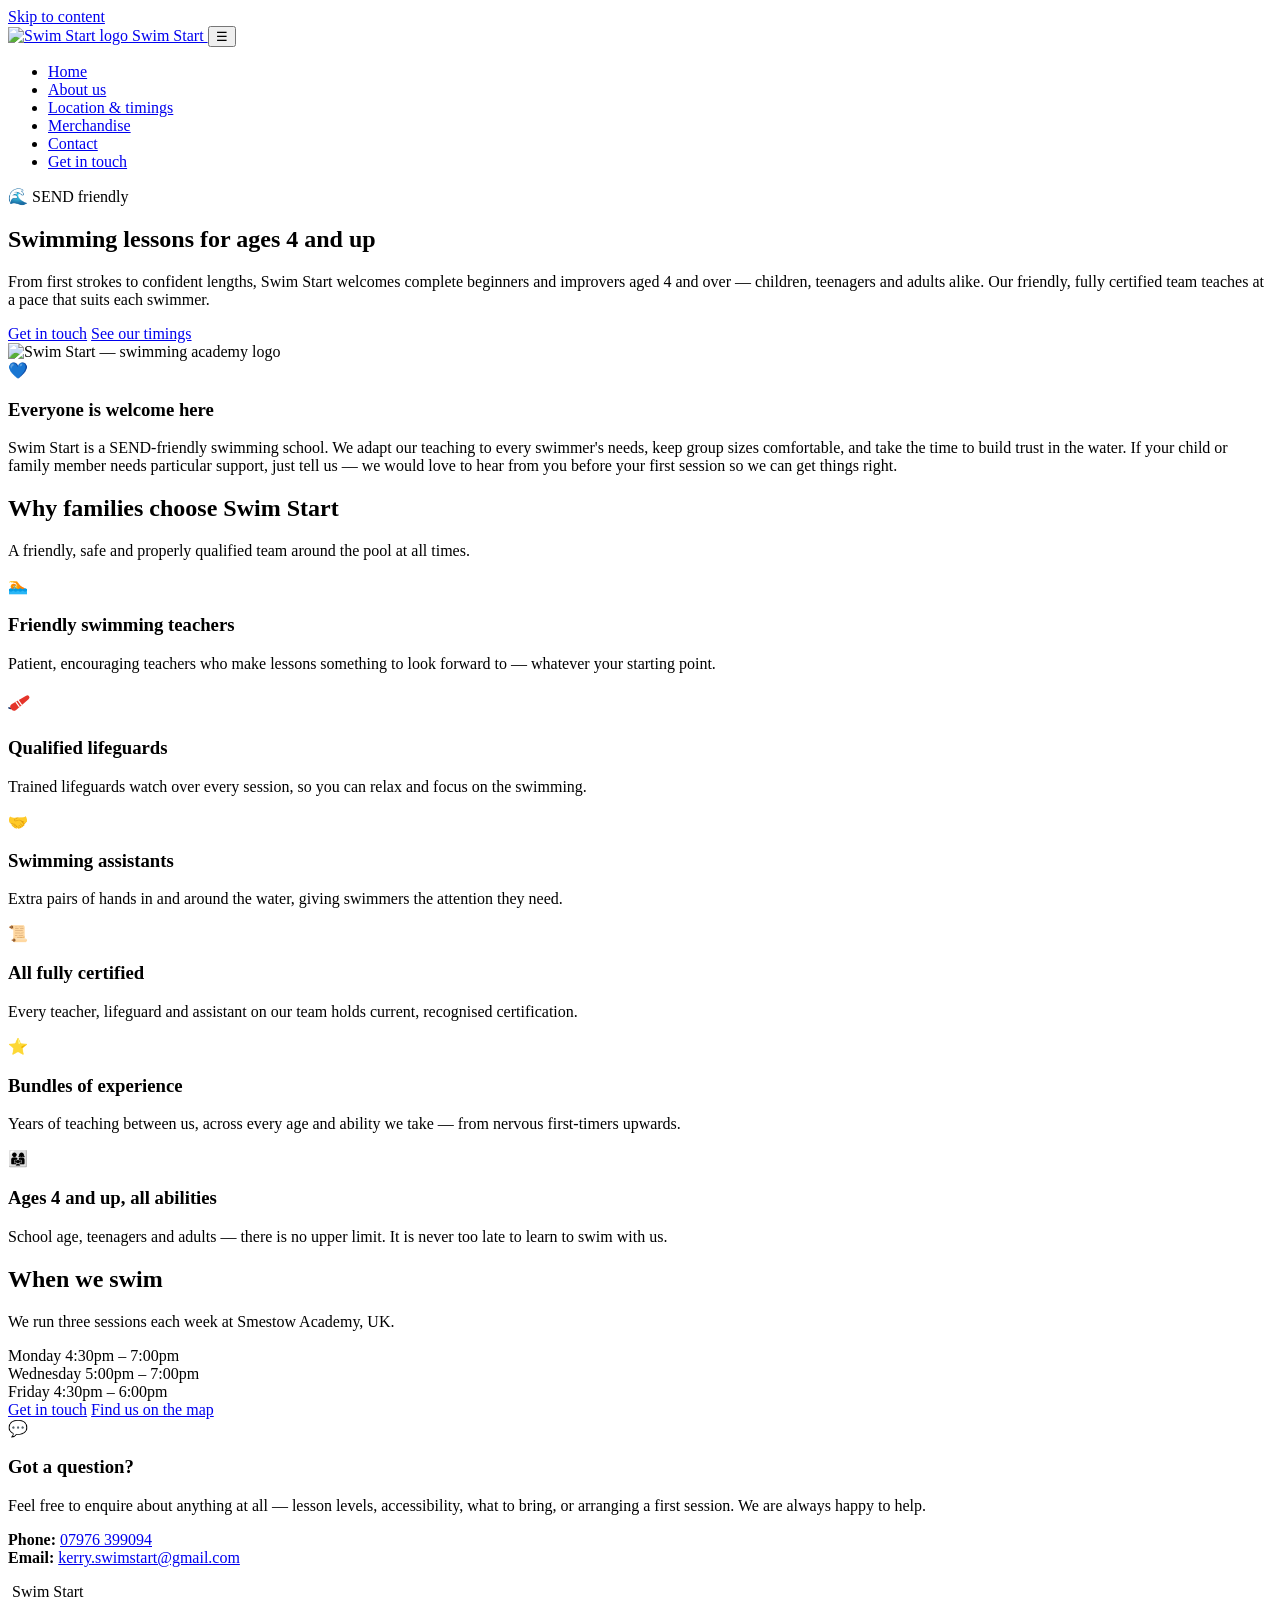
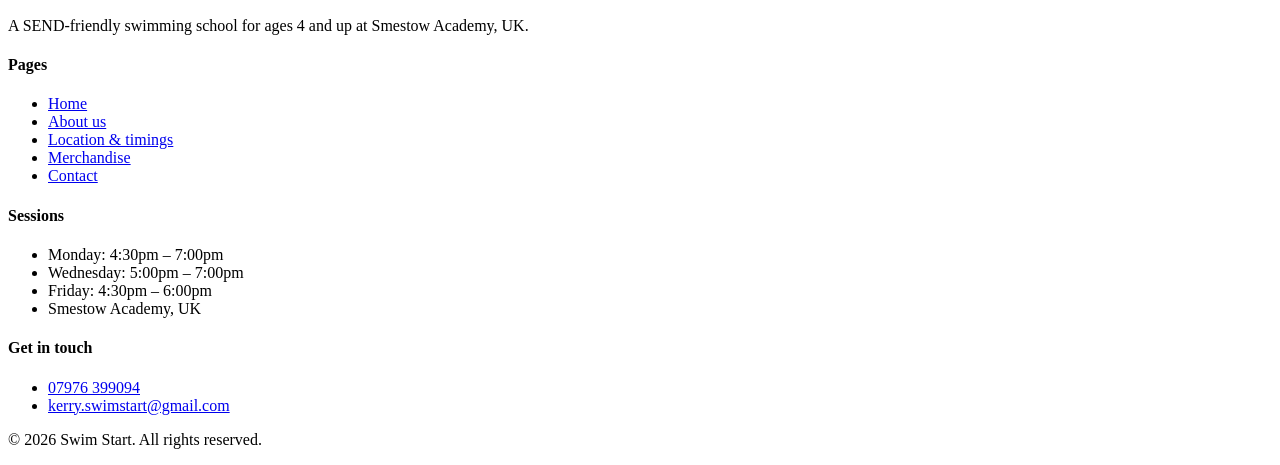
==== index.html @ 55cdbdf7 "Add files via upload" ====
<!DOCTYPE html>
<html lang="en-GB">
<head>
<meta charset="utf-8">
<meta name="viewport" content="width=device-width, initial-scale=1">
<title>Swim Start — Swimming lessons for ages 4 and up</title>
<meta name="description" content="Swim Start is a SEND-friendly swimming school for ages 4 and up at Smestow Academy, UK. Certified teachers, lifeguards and swimming assistants with bundles of experience.">
<link rel="icon" href="images/Swimstartlogo.png">
<link rel="preconnect" href="https://fonts.googleapis.com">
<link rel="preconnect" href="https://fonts.gstatic.com" crossorigin>
<link href="https://fonts.googleapis.com/css2?family=Baloo+2:wght@600;700&family=Nunito:wght@400;600;700&display=swap" rel="stylesheet">
<link rel="stylesheet" href="css/style.css">
</head>
<body>
<a class="skip-link" href="#main">Skip to content</a>

<header class="site-header">
  <div class="wrap nav">
    <a class="brand" href="index.html">
      <img src="images/Swimstartlogo.png" alt="Swim Start logo">
      Swim Start
    </a>
    <button class="nav-toggle" aria-expanded="false" aria-controls="nav-links" aria-label="Menu">☰</button>
    <ul class="nav-links" id="nav-links">
      <li><a href="index.html" aria-current="page">Home</a></li>
      <li><a href="about.html">About us</a></li>
      <li><a href="timings.html">Location &amp; timings</a></li>
      <li><a href="merchandise.html">Merchandise</a></li>
      <li><a href="contact.html">Contact</a></li>
      <li class="nav-cta"><a href="contact.html">Get in touch</a></li>
    </ul>
  </div>
</header>

<main id="main">

  <section class="hero">
    <div class="wrap hero-grid">
      <div>
        <span class="pill">🌊 SEND friendly</span>
        <h1>Swimming lessons for ages 4 and up</h1>
        <p>
          From first strokes to confident lengths, Swim Start welcomes complete
          beginners and improvers aged 4 and over — children, teenagers and
          adults alike. Our friendly, fully certified team teaches at a pace
          that suits each swimmer.
        </p>
        <div class="hero-actions">
          <a class="btn btn--primary" href="contact.html">Get in touch</a>
          <a class="btn btn--ghost" href="timings.html">See our timings</a>
        </div>
      </div>
      <div class="hero-logo">
        <img src="images/Swimstartlogo.png" alt="Swim Start — swimming academy logo">
      </div>
    </div>
  </section>

  <section class="section">
    <div class="wrap">
      <div class="highlight">
        <div class="card-icon">💙</div>
        <div>
          <h3>Everyone is welcome here</h3>
          <p class="mb-0">
            Swim Start is a SEND-friendly swimming school. We adapt our teaching to
            every swimmer's needs, keep group sizes comfortable, and take the time to
            build trust in the water. If your child or family member needs particular
            support, just tell us — we would love to hear from you before your first
            session so we can get things right.
          </p>
        </div>
      </div>
    </div>
  </section>

  <section class="section section--tint">
    <div class="wrap">
      <div class="center">
        <h2>Why families choose Swim Start</h2>
        <p class="lede">A friendly, safe and properly qualified team around the pool at all times.</p>
      </div>

      <div class="grid grid--3 mt-2">
        <article class="card">
          <div class="card-icon">🏊</div>
          <h3>Friendly swimming teachers</h3>
          <p>Patient, encouraging teachers who make lessons something to look forward to — whatever your starting point.</p>
        </article>

        <article class="card">
          <div class="card-icon">
            <!-- Lifeguard torpedo buoy. Inline SVG rather than an emoji: the ring-buoy
                 character (U+1F6DF) is missing from the Windows 10 emoji font. -->
            <svg viewBox="0 0 32 32" width="26" height="26" aria-hidden="true" focusable="false">
              <path d="M7.4 22.1q-3.3 3-6.3 1.1" fill="none" stroke="#0f2f6b" stroke-width="1.7" stroke-linecap="round"/>
              <g transform="rotate(-35 16 16)">
                <path d="M5.5 11.5A4.5 4.5 0 0 0 5.5 20.5L25.5 18.6A2.6 2.6 0 0 0 25.5 13.4Z" fill="#e5342a"/>
                <path d="M11 12.2V19.8M14.5 12V19.6" stroke="#fff" stroke-width="1.5"/>
              </g>
            </svg>
          </div>
          <h3>Qualified lifeguards</h3>
          <p>Trained lifeguards watch over every session, so you can relax and focus on the swimming.</p>
        </article>

        <article class="card">
          <div class="card-icon">🤝</div>
          <h3>Swimming assistants</h3>
          <p>Extra pairs of hands in and around the water, giving swimmers the attention they need.</p>
        </article>

        <article class="card">
          <div class="card-icon">📜</div>
          <h3>All fully certified</h3>
          <p>Every teacher, lifeguard and assistant on our team holds current, recognised certification.</p>
        </article>

        <article class="card">
          <div class="card-icon">⭐</div>
          <h3>Bundles of experience</h3>
          <p>Years of teaching between us, across every age and ability we take — from nervous first-timers upwards.</p>
        </article>

        <article class="card">
          <div class="card-icon">👨‍👩‍👧</div>
          <h3>Ages 4 and up, all abilities</h3>
          <p>School age, teenagers and adults — there is no upper limit. It is never too late to learn to swim with us.</p>
        </article>
      </div>
    </div>
  </section>

  <section class="section">
    <div class="wrap">
      <div class="grid grid--2">
        <div>
          <h2>When we swim</h2>
          <p class="lede">We run three sessions each week at Smestow Academy, UK.</p>
          <div class="mt-2">
            <div class="session">
              <span class="day">Monday</span>
              <span class="time">4:30pm – 7:00pm</span>
            </div>
            <div class="session">
              <span class="day">Wednesday</span>
              <span class="time">5:00pm – 7:00pm</span>
            </div>
            <div class="session">
              <span class="day">Friday</span>
              <span class="time">4:30pm – 6:00pm</span>
            </div>
          </div>
          <div class="hero-actions">
            <a class="btn btn--primary" href="contact.html">Get in touch</a>
            <a class="btn btn--ghost" href="timings.html">Find us on the map</a>
          </div>
        </div>

        <div class="card">
          <div class="card-icon">💬</div>
          <h3>Got a question?</h3>
          <p>
            Feel free to enquire about anything at all — lesson levels, accessibility,
            what to bring, or arranging a first session. We are always happy to help.
          </p>
          <p class="mb-0">
            <strong>Phone:</strong> <a href="tel:+447976399094">07976 399094</a><br>
            <strong>Email:</strong> <a href="mailto:kerry.swimstart@gmail.com">kerry.swimstart@gmail.com</a>
          </p>
        </div>
      </div>
    </div>
  </section>

</main>

<footer class="site-footer">
  <div class="wrap">
    <div class="footer-grid">
      <div>
        <div class="footer-brand">
          <img src="images/Swimstartlogo.png" alt="">
          <span>Swim Start</span>
        </div>
        <p>A SEND-friendly swimming school for ages 4 and up at Smestow Academy, UK.</p>
      </div>
      <div>
        <h4>Pages</h4>
        <ul>
          <li><a href="index.html">Home</a></li>
          <li><a href="about.html">About us</a></li>
          <li><a href="timings.html">Location &amp; timings</a></li>
          <li><a href="merchandise.html">Merchandise</a></li>
          <li><a href="contact.html">Contact</a></li>
        </ul>
      </div>
      <div>
        <h4>Sessions</h4>
        <ul>
          <li>Monday: 4:30pm – 7:00pm</li>
          <li>Wednesday: 5:00pm – 7:00pm</li>
          <li>Friday: 4:30pm – 6:00pm</li>
          <li>Smestow Academy, UK</li>
        </ul>
      </div>
      <div>
        <h4>Get in touch</h4>
        <ul>
          <li><a href="tel:+447976399094">07976 399094</a></li>
          <li><a href="mailto:kerry.swimstart@gmail.com">kerry.swimstart@gmail.com</a></li>
        </ul>
      </div>
    </div>
    <p class="copyright">© <span id="year">2026</span> Swim Start. All rights reserved.</p>
  </div>
</footer>

<script src="js/main.js"></script>
</body>
</html>
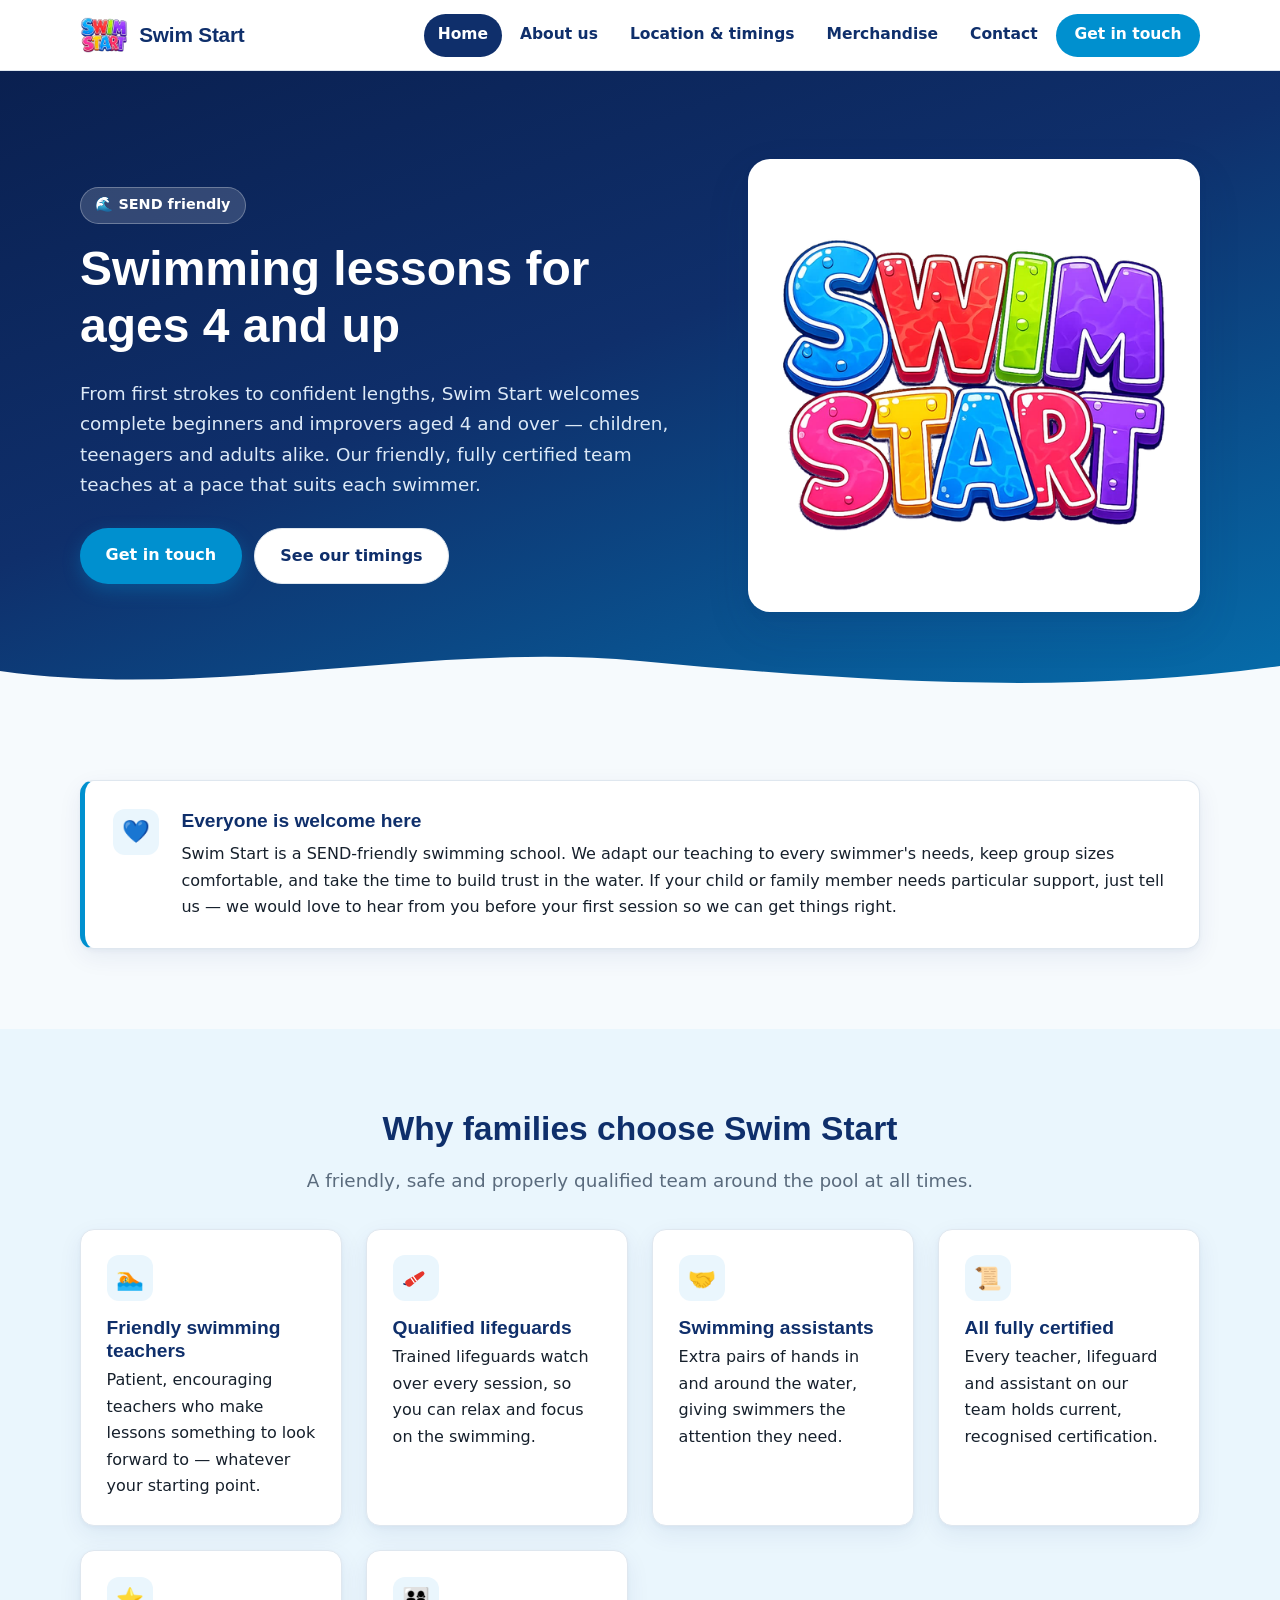
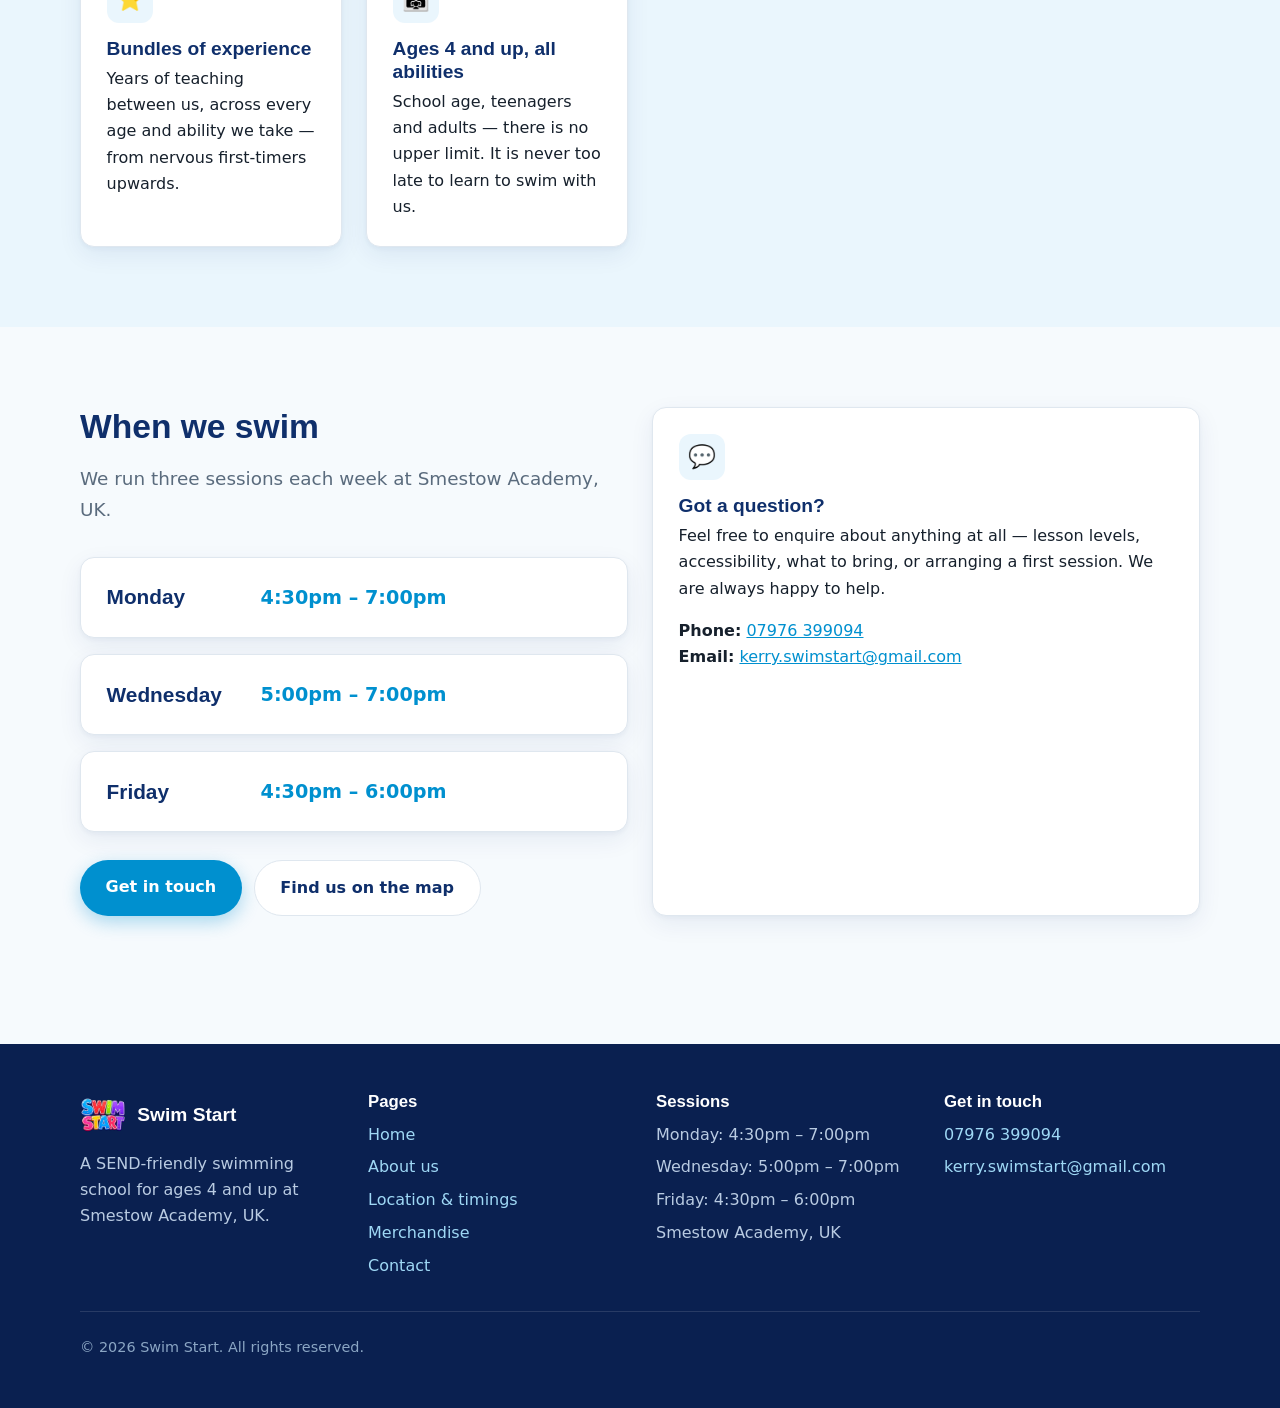
==== commit 60544d62: "Add files via upload" ====
--- a/index.html
+++ b/index.html
@@ -5,11 +5,11 @@
 <meta name="viewport" content="width=device-width, initial-scale=1">
 <title>Swim Start — Swimming lessons for ages 4 and up</title>
 <meta name="description" content="Swim Start is a SEND-friendly swimming school for ages 4 and up at Smestow Academy, UK. Certified teachers, lifeguards and swimming assistants with bundles of experience.">
-<link rel="icon" href="images/Swimstartlogo.png">
+<link rel="icon" href="Swimstartlogo.png">
 <link rel="preconnect" href="https://fonts.googleapis.com">
 <link rel="preconnect" href="https://fonts.gstatic.com" crossorigin>
 <link href="https://fonts.googleapis.com/css2?family=Baloo+2:wght@600;700&family=Nunito:wght@400;600;700&display=swap" rel="stylesheet">
-<link rel="stylesheet" href="css/style.css">
+<link rel="stylesheet" href="style.css">
 </head>
 <body>
 <a class="skip-link" href="#main">Skip to content</a>
@@ -17,7 +17,7 @@
 <header class="site-header">
   <div class="wrap nav">
     <a class="brand" href="index.html">
-      <img src="images/Swimstartlogo.png" alt="Swim Start logo">
+      <img src="Swimstartlogo.png" alt="Swim Start logo">
       Swim Start
     </a>
     <button class="nav-toggle" aria-expanded="false" aria-controls="nav-links" aria-label="Menu">☰</button>
@@ -51,7 +51,7 @@
         </div>
       </div>
       <div class="hero-logo">
-        <img src="images/Swimstartlogo.png" alt="Swim Start — swimming academy logo">
+        <img src="Swimstartlogo.png" alt="Swim Start — swimming academy logo">
       </div>
     </div>
   </section>
@@ -180,7 +180,7 @@
     <div class="footer-grid">
       <div>
         <div class="footer-brand">
-          <img src="images/Swimstartlogo.png" alt="">
+          <img src="Swimstartlogo.png" alt="">
           <span>Swim Start</span>
         </div>
         <p>A SEND-friendly swimming school for ages 4 and up at Smestow Academy, UK.</p>
@@ -216,6 +216,6 @@
   </div>
 </footer>
 
-<script src="js/main.js"></script>
+<script src="main.js"></script>
 </body>
 </html>
--- a/style.css
+++ b/style.css
@@ -0,0 +1,774 @@
+/* ==========================================================================
+   Swim Start — shared stylesheet
+   Palette is pulled from the logo: deep navy + bright azure.
+   ========================================================================== */
+
+:root {
+  --navy: #0f2f6b;
+  --navy-deep: #0a2050;
+  --azure: #0090cf;
+  --azure-bright: #00a3e0;
+  --sky: #eaf6fd;
+  --sky-deep: #d3ecfa;
+
+  --ink: #16202c;
+  --muted: #5a6b7d;
+  --line: #dfe7ef;
+  --white: #ffffff;
+  --page: #f6fafd;
+
+  --ok: #0f8a5f;
+  --ok-bg: #e6f6ef;
+  --warn: #b45309;
+  --warn-bg: #fdf3e3;
+  --bad: #b42318;
+  --bad-bg: #fdeceb;
+
+  --radius: 14px;
+  --radius-lg: 22px;
+  --shadow: 0 2px 4px rgba(15, 47, 107, .04), 0 8px 24px rgba(15, 47, 107, .07);
+  --shadow-lg: 0 4px 8px rgba(15, 47, 107, .05), 0 18px 44px rgba(15, 47, 107, .12);
+  --wrap: 1120px;
+}
+
+* { box-sizing: border-box; }
+
+html { scroll-behavior: smooth; }
+
+body {
+  margin: 0;
+  font-family: "Nunito", "Segoe UI", system-ui, -apple-system, sans-serif;
+  color: var(--ink);
+  background: var(--page);
+  line-height: 1.65;
+  -webkit-font-smoothing: antialiased;
+}
+
+h1, h2, h3, h4 {
+  font-family: "Baloo 2", "Nunito", "Segoe UI", sans-serif;
+  color: var(--navy);
+  line-height: 1.2;
+  margin: 0 0 .5em;
+  font-weight: 700;
+}
+
+h1 { font-size: clamp(2rem, 4.4vw, 3rem); }
+h2 { font-size: clamp(1.5rem, 3vw, 2.1rem); }
+h3 { font-size: 1.2rem; }
+
+p { margin: 0 0 1rem; }
+a { color: var(--azure); }
+
+img { max-width: 100%; display: block; }
+
+.wrap {
+  width: min(100% - 2.5rem, var(--wrap));
+  margin-inline: auto;
+}
+
+.section { padding: clamp(3rem, 7vw, 5rem) 0; }
+.section--tint { background: var(--sky); }
+
+.lede {
+  font-size: 1.15rem;
+  color: var(--muted);
+  max-width: 62ch;
+}
+
+.center { text-align: center; }
+.center .lede { margin-inline: auto; }
+
+/* ---------- Header / nav ---------- */
+
+.site-header {
+  position: sticky;
+  top: 0;
+  z-index: 50;
+  background: rgba(255, 255, 255, .92);
+  backdrop-filter: blur(10px);
+  border-bottom: 1px solid var(--line);
+}
+
+.nav {
+  display: flex;
+  align-items: center;
+  justify-content: space-between;
+  gap: 1rem;
+  padding: .7rem 0;
+}
+
+.brand {
+  display: flex;
+  align-items: center;
+  gap: .7rem;
+  text-decoration: none;
+  color: var(--navy);
+  font-family: "Baloo 2", "Nunito", sans-serif;
+  font-weight: 700;
+  font-size: 1.3rem;
+  letter-spacing: -.01em;
+}
+
+.brand img {
+  width: 48px;
+  height: 48px;
+  border-radius: 12px;
+  object-fit: cover;
+}
+
+.nav-links {
+  display: flex;
+  align-items: center;
+  gap: .3rem;
+  list-style: none;
+  margin: 0;
+  padding: 0;
+}
+
+.nav-links a {
+  display: block;
+  padding: .55rem .85rem;
+  border-radius: 999px;
+  text-decoration: none;
+  color: var(--navy);
+  font-weight: 600;
+  font-size: .97rem;
+  transition: background .15s ease, color .15s ease;
+}
+
+.nav-links a:hover { background: var(--sky); }
+
+.nav-links a[aria-current="page"] {
+  background: var(--navy);
+  color: #fff;
+}
+
+.nav-links .nav-cta a {
+  background: var(--azure);
+  color: #fff;
+  padding-inline: 1.15rem;
+}
+
+.nav-links .nav-cta a:hover { background: var(--azure-bright); }
+.nav-links .nav-cta a[aria-current="page"] { background: var(--navy); }
+
+.nav-toggle {
+  display: none;
+  background: none;
+  border: 1px solid var(--line);
+  border-radius: 10px;
+  padding: .5rem .7rem;
+  font-size: 1.2rem;
+  line-height: 1;
+  cursor: pointer;
+  color: var(--navy);
+}
+
+@media (max-width: 860px) {
+  .nav-toggle { display: block; }
+
+  .nav-links {
+    display: none;
+    position: absolute;
+    top: 100%;
+    left: 0;
+    right: 0;
+    flex-direction: column;
+    align-items: stretch;
+    gap: .15rem;
+    background: #fff;
+    border-bottom: 1px solid var(--line);
+    padding: .7rem clamp(1.25rem, 5vw, 2rem) 1.1rem;
+    box-shadow: var(--shadow);
+  }
+
+  .nav-links.open { display: flex; }
+  .nav-links a { padding: .75rem .9rem; }
+  .nav-links .nav-cta a { text-align: center; margin-top: .35rem; }
+  .site-header { position: relative; }
+}
+
+/* ---------- Buttons ---------- */
+
+.btn {
+  display: inline-block;
+  border: 0;
+  border-radius: 999px;
+  padding: .85rem 1.6rem;
+  font: inherit;
+  font-weight: 700;
+  text-decoration: none;
+  cursor: pointer;
+  transition: transform .12s ease, background .15s ease, box-shadow .15s ease;
+}
+
+.btn:active { transform: translateY(1px); }
+
+.btn--primary {
+  background: var(--azure);
+  color: #fff;
+  box-shadow: 0 6px 18px rgba(0, 144, 207, .32);
+}
+
+.btn--primary:hover { background: var(--azure-bright); }
+
+.btn--ghost {
+  background: #fff;
+  color: var(--navy);
+  border: 1.5px solid var(--line);
+}
+
+.btn--ghost:hover { border-color: var(--azure); color: var(--azure); }
+
+.btn[disabled] {
+  background: #c9d4e0;
+  color: #6b7a8a;
+  box-shadow: none;
+  cursor: not-allowed;
+}
+
+/* ---------- Hero ---------- */
+
+.hero {
+  background: linear-gradient(160deg, var(--navy-deep) 0%, var(--navy) 45%, var(--azure) 130%);
+  color: #fff;
+  padding: clamp(3rem, 8vw, 5.5rem) 0;
+  position: relative;
+  overflow: hidden;
+}
+
+.hero::after {
+  content: "";
+  position: absolute;
+  left: 0; right: 0; bottom: -1px;
+  height: 60px;
+  background: url("data:image/svg+xml;utf8,<svg xmlns='http://www.w3.org/2000/svg' viewBox='0 0 1440 60' preserveAspectRatio='none'><path d='M0,30 C240,60 480,0 720,20 C960,40 1200,55 1440,25 L1440,60 L0,60 Z' fill='%23f6fafd'/></svg>") no-repeat center / 100% 100%;
+}
+
+.hero-grid {
+  display: grid;
+  grid-template-columns: 1.15fr .85fr;
+  gap: clamp(2rem, 5vw, 3.5rem);
+  align-items: center;
+  position: relative;
+  z-index: 1;
+}
+
+.hero h1 { color: #fff; }
+
+.hero p {
+  color: #dce9f7;
+  font-size: 1.15rem;
+  max-width: 52ch;
+}
+
+.hero-logo {
+  background: #fff;
+  border-radius: var(--radius-lg);
+  padding: 1.5rem;
+  box-shadow: var(--shadow-lg);
+}
+
+.hero-actions {
+  display: flex;
+  flex-wrap: wrap;
+  gap: .75rem;
+  margin-top: 1.75rem;
+}
+
+@media (max-width: 800px) {
+  .hero-grid { grid-template-columns: 1fr; }
+  .hero-logo { max-width: 300px; margin-inline: auto; order: -1; }
+}
+
+/* ---------- Page head (inner pages) ---------- */
+
+.page-head {
+  background: linear-gradient(160deg, var(--navy-deep), var(--navy));
+  color: #fff;
+  padding: clamp(2.5rem, 6vw, 3.75rem) 0;
+}
+
+.page-head h1 { color: #fff; margin-bottom: .25rem; }
+.page-head p { color: #cfe0f2; font-size: 1.1rem; max-width: 60ch; margin: 0; }
+
+/* ---------- Badges / pills ---------- */
+
+.pill {
+  display: inline-flex;
+  align-items: center;
+  gap: .45rem;
+  background: rgba(255, 255, 255, .16);
+  border: 1px solid rgba(255, 255, 255, .28);
+  color: #fff;
+  border-radius: 999px;
+  padding: .35rem .9rem;
+  font-size: .9rem;
+  font-weight: 700;
+  margin-bottom: 1rem;
+}
+
+.tag {
+  display: inline-block;
+  background: var(--sky);
+  color: var(--navy);
+  border-radius: 999px;
+  padding: .3rem .8rem;
+  font-size: .85rem;
+  font-weight: 700;
+}
+
+/* ---------- Cards & grids ---------- */
+
+.grid {
+  display: grid;
+  gap: 1.5rem;
+}
+
+.grid--3 { grid-template-columns: repeat(auto-fit, minmax(260px, 1fr)); }
+.grid--2 { grid-template-columns: repeat(auto-fit, minmax(320px, 1fr)); }
+
+.card {
+  background: #fff;
+  border: 1px solid var(--line);
+  border-radius: var(--radius);
+  padding: 1.6rem;
+  box-shadow: var(--shadow);
+}
+
+.card h3 { margin-bottom: .35rem; }
+.card p:last-child { margin-bottom: 0; }
+
+.card-icon {
+  width: 46px;
+  height: 46px;
+  display: grid;
+  place-items: center;
+  border-radius: 12px;
+  background: var(--sky);
+  font-size: 1.4rem;
+  margin-bottom: .9rem;
+}
+
+/* ---------- Feature / SEND highlight ---------- */
+
+.highlight {
+  display: grid;
+  grid-template-columns: auto 1fr;
+  gap: 1.4rem;
+  align-items: start;
+  background: #fff;
+  border: 1px solid var(--line);
+  border-left: 5px solid var(--azure);
+  border-radius: var(--radius);
+  padding: 1.75rem;
+  box-shadow: var(--shadow);
+}
+
+.highlight .card-icon { margin: 0; }
+
+@media (max-width: 560px) {
+  .highlight { grid-template-columns: 1fr; }
+}
+
+/* ---------- Merchandise ---------- */
+
+.product {
+  background: #fff;
+  border: 1px solid var(--line);
+  border-radius: var(--radius);
+  overflow: hidden;
+  box-shadow: var(--shadow);
+  display: flex;
+  flex-direction: column;
+  transition: transform .15s ease, box-shadow .15s ease;
+}
+
+.product:hover { transform: translateY(-3px); box-shadow: var(--shadow-lg); }
+
+.product-img {
+  aspect-ratio: 1;
+  background: #fff;
+  display: grid;
+  place-items: center;
+  padding: 1.25rem;
+  border-bottom: 1px solid var(--line);
+}
+
+.product-img img {
+  max-height: 100%;
+  max-width: 100%;
+  width: auto;
+  object-fit: contain;
+}
+
+.product-body {
+  padding: 1.25rem 1.4rem 1.5rem;
+  display: flex;
+  flex-direction: column;
+  gap: .35rem;
+  flex: 1;
+}
+
+.product-body h3 { margin: 0; }
+
+.price {
+  font-family: "Baloo 2", "Nunito", sans-serif;
+  font-size: 1.7rem;
+  font-weight: 700;
+  color: var(--azure);
+  margin-top: auto;
+  padding-top: .5rem;
+}
+
+/* ---------- Team ---------- */
+
+.team-photo {
+  border-radius: var(--radius-lg);
+  overflow: hidden;
+  box-shadow: var(--shadow-lg);
+  border: 1px solid var(--line);
+}
+
+.team-photo img { width: 100%; }
+
+.people {
+  display: grid;
+  grid-template-columns: repeat(auto-fit, minmax(150px, 1fr));
+  gap: 1rem;
+  margin-top: 2rem;
+  padding: 0;
+  list-style: none;
+}
+
+.person {
+  background: #fff;
+  border: 1px solid var(--line);
+  border-radius: var(--radius);
+  padding: 1.25rem 1rem;
+  text-align: center;
+  box-shadow: var(--shadow);
+}
+
+.avatar {
+  width: 62px;
+  height: 62px;
+  margin: 0 auto .7rem;
+  border-radius: 50%;
+  display: grid;
+  place-items: center;
+  background: linear-gradient(150deg, var(--navy), var(--azure));
+  color: #fff;
+  font-family: "Baloo 2", sans-serif;
+  font-size: 1.6rem;
+  font-weight: 700;
+}
+
+.person strong { display: block; color: var(--navy); font-size: 1.05rem; }
+.person span { font-size: .9rem; color: var(--muted); }
+
+/* ---------- Contact ---------- */
+
+.contact-card {
+  display: flex;
+  align-items: center;
+  gap: 1.25rem;
+  background: #fff;
+  border: 1px solid var(--line);
+  border-radius: var(--radius);
+  padding: 1.5rem;
+  box-shadow: var(--shadow);
+  text-decoration: none;
+  color: inherit;
+  transition: transform .15s ease, box-shadow .15s ease, border-color .15s ease;
+}
+
+.contact-card:hover {
+  transform: translateY(-2px);
+  border-color: var(--azure);
+  box-shadow: var(--shadow-lg);
+}
+
+.contact-card .card-icon { margin: 0; flex: none; }
+.contact-card strong { display: block; color: var(--navy); font-size: 1.1rem; }
+
+.contact-card .value {
+  display: block;
+  margin: .15rem 0 .2rem;
+  font-size: 1.15rem;
+  font-weight: 700;
+  color: var(--azure);
+  word-break: break-word;
+}
+
+.contact-card small { display: block; color: var(--muted); }
+
+/* ---------- Timings & map ---------- */
+
+.session {
+  display: flex;
+  flex-wrap: wrap;
+  align-items: center;
+  gap: 1rem 1.5rem;
+  background: #fff;
+  border: 1px solid var(--line);
+  border-radius: var(--radius);
+  padding: 1.4rem 1.6rem;
+  box-shadow: var(--shadow);
+}
+
+.session + .session { margin-top: 1rem; }
+
+.day {
+  font-family: "Baloo 2", "Nunito", sans-serif;
+  font-size: 1.3rem;
+  font-weight: 700;
+  color: var(--navy);
+  min-width: 130px;
+}
+
+.time {
+  font-size: 1.2rem;
+  font-weight: 700;
+  color: var(--azure);
+  flex: 1;
+  min-width: 160px;
+}
+
+.map-frame {
+  border-radius: var(--radius);
+  overflow: hidden;
+  border: 1px solid var(--line);
+  box-shadow: var(--shadow);
+  line-height: 0;
+  background: var(--sky-deep);
+}
+
+.map-frame iframe {
+  width: 100%;
+  height: 420px;
+  border: 0;
+}
+
+/* ---------- Booking ---------- */
+
+.slot {
+  background: #fff;
+  border: 1px solid var(--line);
+  border-radius: var(--radius);
+  padding: 1.6rem;
+  box-shadow: var(--shadow);
+  display: flex;
+  flex-direction: column;
+}
+
+.slot-head {
+  display: flex;
+  align-items: baseline;
+  justify-content: space-between;
+  gap: 1rem;
+  flex-wrap: wrap;
+}
+
+.slot h3 { margin-bottom: .1rem; }
+.slot .slot-time { color: var(--azure); font-weight: 700; font-size: 1.1rem; }
+
+.count {
+  font-family: "Baloo 2", "Nunito", sans-serif;
+  font-size: 2.6rem;
+  font-weight: 700;
+  color: var(--navy);
+  line-height: 1;
+}
+
+.count-label { color: var(--muted); font-size: .92rem; }
+
+.meter {
+  height: 10px;
+  background: var(--sky-deep);
+  border-radius: 999px;
+  overflow: hidden;
+  margin: 1.1rem 0 .4rem;
+}
+
+.meter-fill {
+  height: 100%;
+  width: 100%;            /* JS narrows this; set here so no inline style is needed */
+  border-radius: 999px;
+  background: linear-gradient(90deg, var(--azure), var(--azure-bright));
+  transition: width .4s ease;
+}
+
+.status {
+  display: inline-block;
+  border-radius: 999px;
+  padding: .25rem .75rem;
+  font-size: .85rem;
+  font-weight: 700;
+}
+
+.status--ok { background: var(--ok-bg); color: var(--ok); }
+.status--low { background: var(--warn-bg); color: var(--warn); }
+.status--full { background: var(--bad-bg); color: var(--bad); }
+
+.slot form { margin-top: 1.4rem; display: grid; gap: .8rem; }
+
+.field { display: grid; gap: .3rem; }
+
+.field label {
+  font-weight: 700;
+  font-size: .92rem;
+  color: var(--navy);
+}
+
+.field input, .field select, .field textarea {
+  font: inherit;
+  padding: .7rem .85rem;
+  border: 1.5px solid var(--line);
+  border-radius: 10px;
+  background: #fff;
+  color: var(--ink);
+  width: 100%;
+}
+
+.field input:focus, .field select:focus, .field textarea:focus {
+  outline: 3px solid rgba(0, 163, 224, .25);
+  border-color: var(--azure);
+}
+
+.feedback {
+  border-radius: 10px;
+  padding: .75rem 1rem;
+  font-weight: 600;
+  font-size: .95rem;
+  margin-top: .3rem;
+}
+
+.feedback--ok { background: var(--ok-bg); color: var(--ok); }
+.feedback--bad { background: var(--bad-bg); color: var(--bad); }
+.feedback[hidden] { display: none; }
+
+.price-list {
+  list-style: none;
+  margin: 0 0 1rem;
+  padding: 0;
+  display: grid;
+  gap: .5rem;
+}
+
+.price-list li {
+  display: flex;
+  align-items: baseline;
+  justify-content: space-between;
+  gap: 1rem;
+  padding-bottom: .5rem;
+  border-bottom: 1px dashed var(--line);
+}
+
+.price-list li:last-child { border-bottom: 0; padding-bottom: 0; }
+.price-list span { color: var(--ink); }
+
+.price-list strong {
+  font-family: "Baloo 2", "Nunito", sans-serif;
+  font-size: 1.5rem;
+  color: var(--azure);
+}
+
+.term-list {
+  margin: 0 0 1rem;
+  padding-left: 1.1rem;
+  display: grid;
+  gap: .55rem;
+}
+
+.term-list li { padding-left: .2rem; }
+.term-list strong { color: var(--navy); }
+.term-list em { color: var(--muted); font-style: normal; font-size: .93rem; }
+
+.bookings-list { list-style: none; padding: 0; margin: 0; display: grid; gap: .7rem; }
+
+.booking-row {
+  display: flex;
+  align-items: center;
+  justify-content: space-between;
+  gap: 1rem;
+  flex-wrap: wrap;
+  background: #fff;
+  border: 1px solid var(--line);
+  border-radius: 12px;
+  padding: .9rem 1.1rem;
+}
+
+.booking-row .who { font-weight: 700; color: var(--navy); }
+.booking-row .when { color: var(--muted); font-size: .93rem; }
+
+.link-btn {
+  background: none;
+  border: 0;
+  color: var(--bad);
+  font: inherit;
+  font-weight: 700;
+  cursor: pointer;
+  text-decoration: underline;
+  padding: .2rem;
+}
+
+.note {
+  background: var(--sky);
+  border: 1px dashed var(--azure);
+  border-radius: var(--radius);
+  padding: 1.1rem 1.3rem;
+  font-size: .95rem;
+  color: var(--navy);
+}
+
+.note p:last-child { margin-bottom: 0; }
+
+/* ---------- Footer ---------- */
+
+.site-footer {
+  background: var(--navy-deep);
+  color: #b9cbe2;
+  padding: 3rem 0 2rem;
+  margin-top: 3rem;
+}
+
+.footer-grid {
+  display: grid;
+  grid-template-columns: repeat(auto-fit, minmax(220px, 1fr));
+  gap: 2rem;
+  padding-bottom: 2rem;
+  border-bottom: 1px solid rgba(255, 255, 255, .12);
+}
+
+.site-footer h4 { color: #fff; margin-bottom: .6rem; font-size: 1.05rem; }
+.site-footer a { color: #9fd8f5; text-decoration: none; }
+.site-footer a:hover { text-decoration: underline; }
+.site-footer ul { list-style: none; margin: 0; padding: 0; display: grid; gap: .4rem; }
+.footer-brand { display: flex; align-items: center; gap: .7rem; margin-bottom: .8rem; }
+.footer-brand img { width: 46px; height: 46px; border-radius: 10px; }
+.footer-brand span { font-family: "Baloo 2", sans-serif; font-size: 1.2rem; font-weight: 700; color: #fff; }
+.copyright { padding-top: 1.5rem; font-size: .9rem; color: #8ba6c4; }
+
+/* ---------- Utilities ---------- */
+
+.stack > * + * { margin-top: 1.5rem; }
+.mt-2 { margin-top: 2rem; }
+.mb-0 { margin-bottom: 0; }
+
+.skip-link {
+  position: absolute;
+  left: -9999px;
+  background: var(--navy);
+  color: #fff;
+  padding: .7rem 1.2rem;
+  border-radius: 0 0 8px 0;
+  z-index: 100;
+}
+
+.skip-link:focus { left: 0; top: 0; }
+
+@media (prefers-reduced-motion: reduce) {
+  * { animation: none !important; transition: none !important; }
+  html { scroll-behavior: auto; }
+}
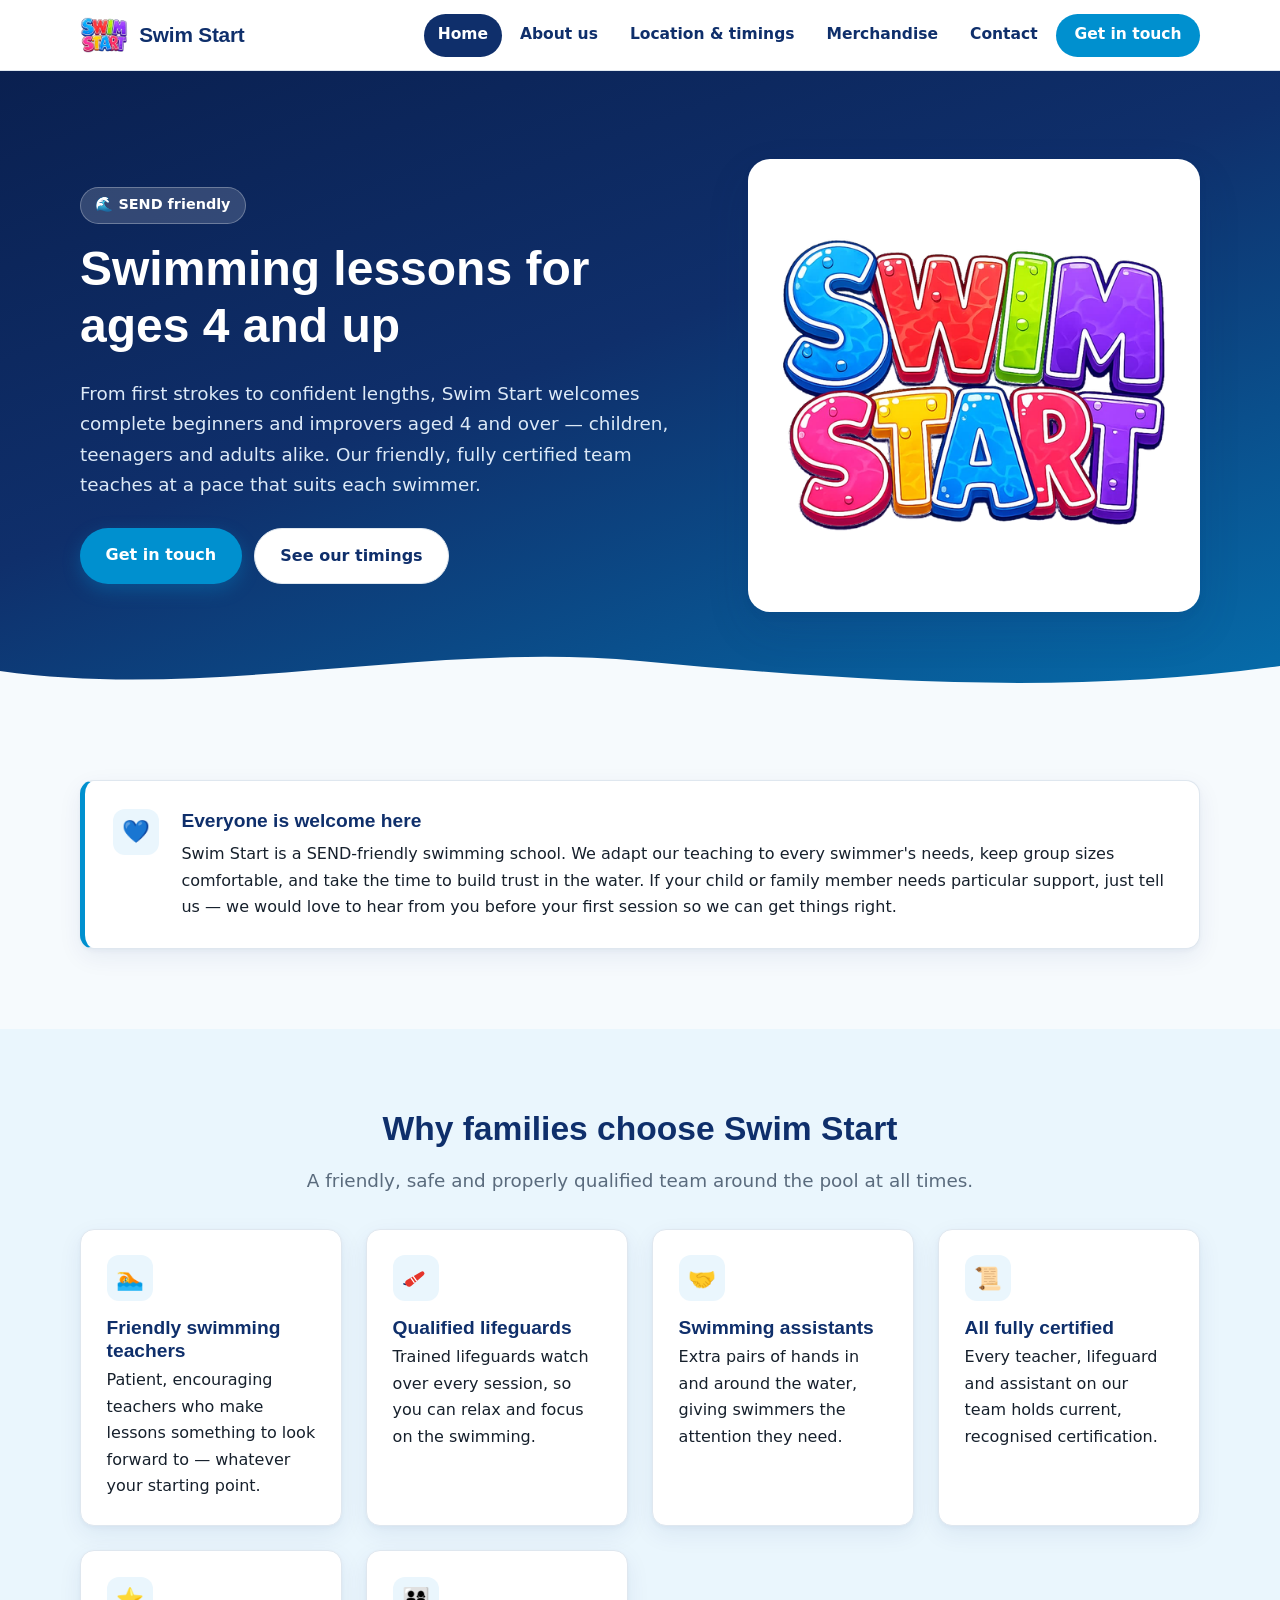
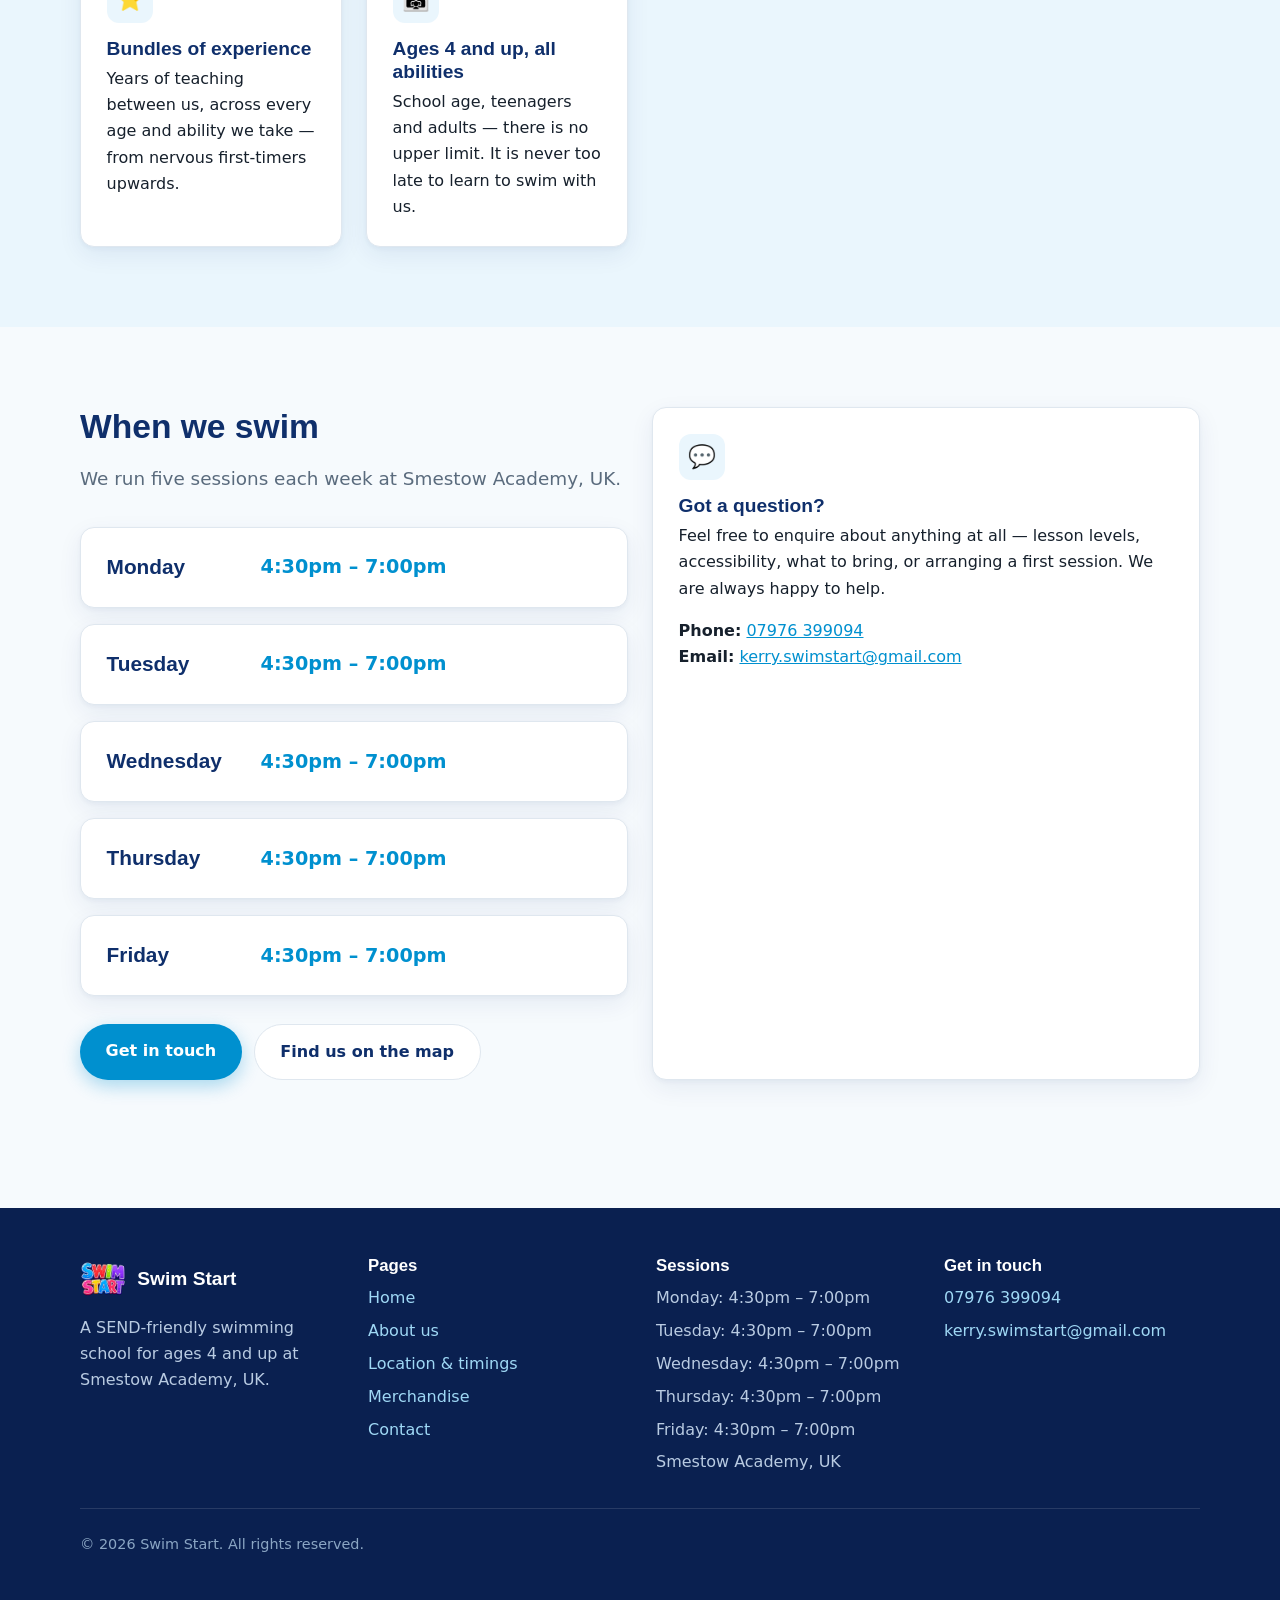
==== commit a943eb45: "Add files via upload" ====
--- a/index.html
+++ b/index.html
@@ -136,19 +136,27 @@
       <div class="grid grid--2">
         <div>
           <h2>When we swim</h2>
-          <p class="lede">We run three sessions each week at Smestow Academy, UK.</p>
+          <p class="lede">We run five sessions each week at Smestow Academy, UK.</p>
           <div class="mt-2">
             <div class="session">
               <span class="day">Monday</span>
               <span class="time">4:30pm – 7:00pm</span>
             </div>
             <div class="session">
+              <span class="day">Tuesday</span>
+              <span class="time">4:30pm – 7:00pm</span>
+            </div>
+            <div class="session">
               <span class="day">Wednesday</span>
-              <span class="time">5:00pm – 7:00pm</span>
+              <span class="time">4:30pm – 7:00pm</span>
+            </div>
+            <div class="session">
+              <span class="day">Thursday</span>
+              <span class="time">4:30pm – 7:00pm</span>
             </div>
             <div class="session">
               <span class="day">Friday</span>
-              <span class="time">4:30pm – 6:00pm</span>
+              <span class="time">4:30pm – 7:00pm</span>
             </div>
           </div>
           <div class="hero-actions">
@@ -199,8 +207,10 @@
         <h4>Sessions</h4>
         <ul>
           <li>Monday: 4:30pm – 7:00pm</li>
-          <li>Wednesday: 5:00pm – 7:00pm</li>
-          <li>Friday: 4:30pm – 6:00pm</li>
+          <li>Tuesday: 4:30pm – 7:00pm</li>
+          <li>Wednesday: 4:30pm – 7:00pm</li>
+          <li>Thursday: 4:30pm – 7:00pm</li>
+          <li>Friday: 4:30pm – 7:00pm</li>
           <li>Smestow Academy, UK</li>
         </ul>
       </div>
